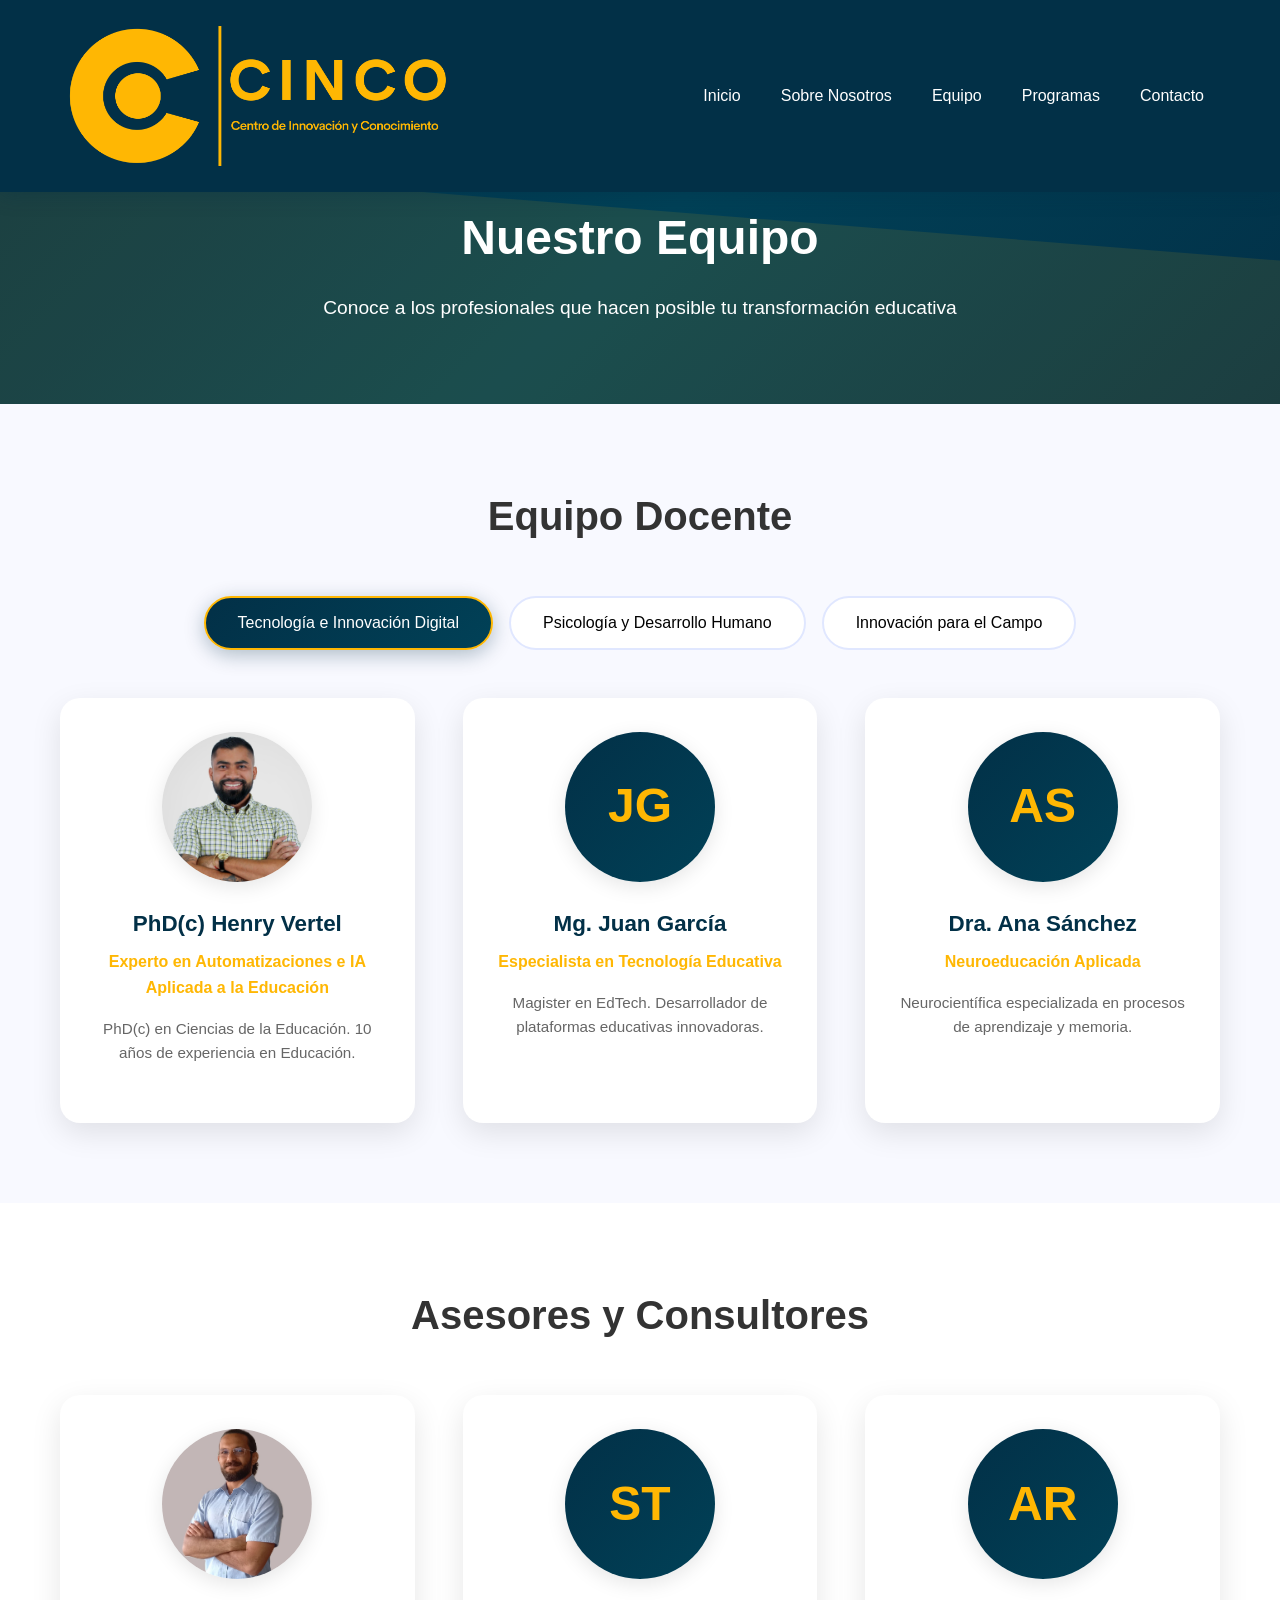
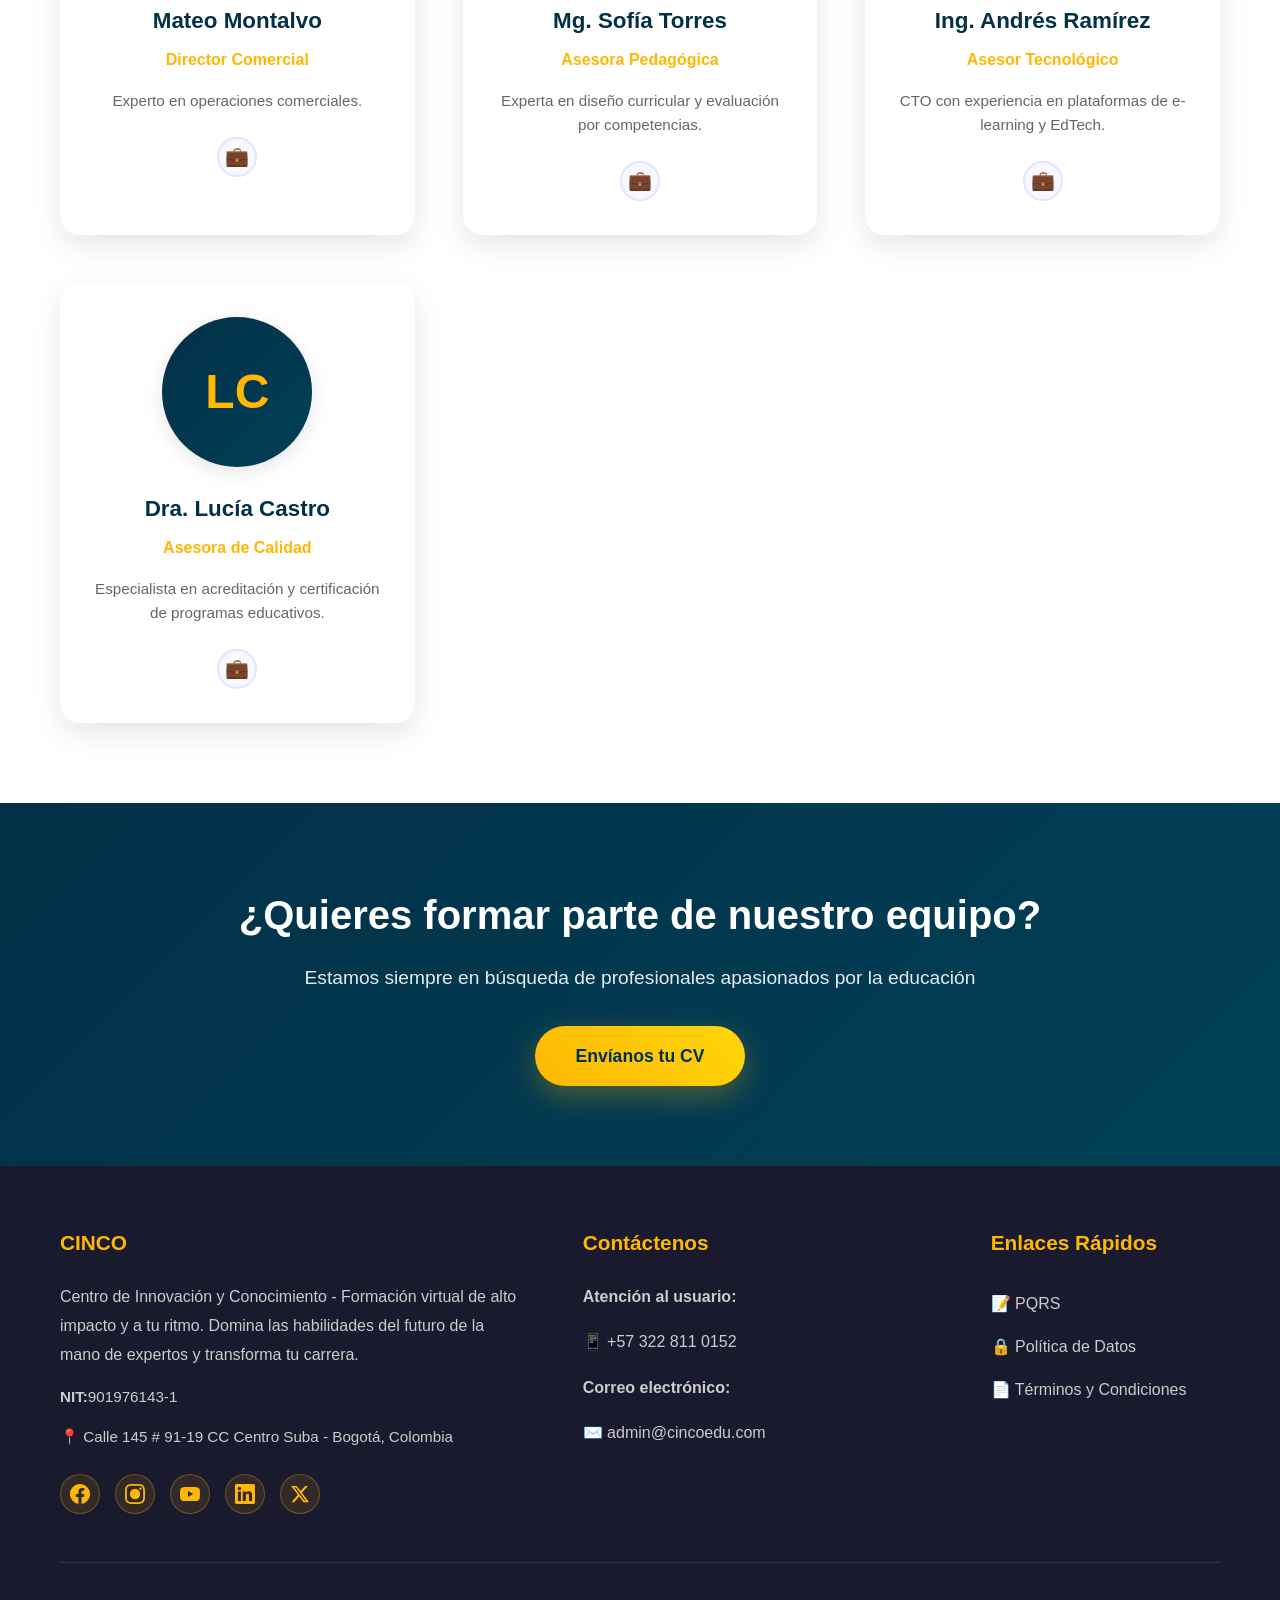
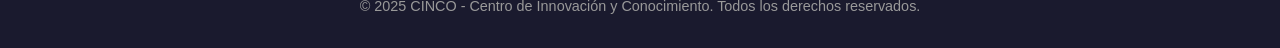
==== equipo.html @ bc9dc9cb "update NIT" ====
<!DOCTYPE html>
<html lang="es">
<head>
    <meta charset="UTF-8">
    <meta name="viewport" content="width=device-width, initial-scale=1.0">
    <title>Equipo - CINCO</title>
    <link rel="icon" type="image/png" href="recursos/symbol.png">
    <link rel="stylesheet" href="css/style.css">
    <link rel="stylesheet" href="css/equipo.css">
</head>
<body>
    <!-- Header -->
    <header>
        <nav class="container">
            <div class="logo">
                <img src="recursos/colorLogo-noBackground.png" alt="CINCO - Centro de Innovación y Conocimiento" class="logo-image">
            </div>
            <ul class="nav-links">
                <li><a href="index.html">Inicio</a></li>
                <li><a href="index.html#sobre">Sobre Nosotros</a></li>
                <li><a href="equipo.html">Equipo</a></li>
                <li><a href="programas.html">Programas</a></li>
                <li><a href="#contacto">Contacto</a></li>
            </ul>
        </nav>
    </header>

    <!-- Hero Section -->
    <section class="team-hero">
        <div class="container">
            <h1>Nuestro Equipo</h1>
            <p>Conoce a los profesionales que hacen posible tu transformación educativa</p>
        </div>
    </section>

    <!-- Docentes Section -->
    <section class="team-section alt-bg">
        <div class="container">
            <h2 class="section-title">Equipo Docente</h2>
            <div class="team-tabs">
                <button class="team-tab active" data-area="educacion">Tecnología e Innovación Digital</button>
                <button class="team-tab" data-area="psicologia">Psicología y Desarrollo Humano</button>
                <button class="team-tab" data-area="agropecuaria">Innovación para el Campo</button>
            </div>
            
            <div class="team-grid" id="docentes-educacion">
                <div class="team-member animate-on-scroll">
                    <div class="member-image">
                        <div class="placeholder-avatar">
                                <img src="recursos/cofunder3.jpg" alt="Henry Vertel">
                        </div>
                    </div>
                    <h3>PhD(c) Henry Vertel</h3>
                    <p class="member-role">Experto en Automatizaciones e IA Aplicada a la Educación</p>
                    <p class="member-bio">PhD(c) en Ciencias de la Educación. 10 años de experiencia en Educación.</p>
                </div>

                <div class="team-member animate-on-scroll">
                    <div class="member-image">
                        <div class="placeholder-avatar">JG</div>
                    </div>
                    <h3>Mg. Juan García</h3>
                    <p class="member-role">Especialista en Tecnología Educativa</p>
                    <p class="member-bio">Magister en EdTech. Desarrollador de plataformas educativas innovadoras.</p>
                </div>

                <div class="team-member animate-on-scroll">
                    <div class="member-image">
                        <div class="placeholder-avatar">AS</div>
                    </div>
                    <h3>Dra. Ana Sánchez</h3>
                    <p class="member-role">Neuroeducación Aplicada</p>
                    <p class="member-bio">Neurocientífica especializada en procesos de aprendizaje y memoria.</p>
                </div>
            </div>

            <div class="team-grid" id="docentes-psicologia" style="display: none;">
                <div class="team-member animate-on-scroll">
                    <div class="member-image">
                        <div class="placeholder-avatar">
                            <img src="recursos/mafeVergara.jpg" alt="Maria Fernanda Vergara">
                        </div>
                    </div>
                    <h3>Mg. Maria Fernanda Vergara</h3>
                    <p class="member-role">Psicología Clinica Infantojuvenil</p>
                    <p class="member-bio">Experta en intervencion clinica infantil, con efoque en terapias contextuales.</p>
                </div>

                <div class="team-member animate-on-scroll">
                    <div class="member-image">
                        <div class="placeholder-avatar">PL</div>
                    </div>
                    <h3>Dra. Patricia López</h3>
                    <p class="member-role">Neuropsicología</p>
                    <p class="member-bio">Investigadora en neurociencia cognitiva y rehabilitación neuropsicológica.</p>
                </div>

                <div class="team-member animate-on-scroll">
                    <div class="member-image">
                        <div class="placeholder-avatar">RF</div>
                    </div>
                    <h3>Mg. Roberto Fernández</h3>
                    <p class="member-role">Terapias Cognitivo-Conductuales</p>
                    <p class="member-bio">Terapeuta certificado con 20 años de experiencia clínica.</p>
                </div>
            </div>

            <div class="team-grid" id="docentes-agropecuaria" style="display: none;">
                <div class="team-member animate-on-scroll">
                    <div class="member-image">
                        <div class="placeholder-avatar">
                            <img src="recursos/omarMontalvo.jpg" alt="Omar Montalvo">
                        </div>
                    </div>
                    <h3>MVZ. Omar Montalvo</h3>
                    <p class="member-role">Especialista en Manejo Holistico</p>
                    <p class="member-bio">Médico Veterinario Zootecnista con <strong>5 años de experiencia</strong> dedicados al manejo integral de la salud y bienestar animal, integrando principios de ganadería regenerativa y manejo holístico para crear sistemas productivos sostenibles y rentables.</p>
                </div>

                <div class="team-member animate-on-scroll">
                    <div class="member-image">
                        <div class="placeholder-avatar">MH</div>
                    </div>
                    <h3>Dra. María Herrera</h3>
                    <p class="member-role">Biotecnología Agrícola</p>
                    <p class="member-bio">PhD en Biotecnología con énfasis en mejoramiento genético de cultivos.</p>
                </div>

                <div class="team-member animate-on-scroll">
                    <div class="member-image">
                        <div class="placeholder-avatar">JM</div>
                    </div>
                    <h3>Ing. Jorge Mendoza</h3>
                    <p class="member-role">Gestión Sostenible</p>
                    <p class="member-bio">Experto en agricultura orgánica y sistemas agroecológicos.</p>
                </div>
            </div>
        </div>
    </section>

    <!-- Asesores Section -->
    <section class="team-section">
        <div class="container">
            <h2 class="section-title">Asesores y Consultores</h2>
            <div class="team-grid">
                <div class="team-member animate-on-scroll">
                    <div class="member-image">
                        <div class="placeholder-avatar">
                            <img src="recursos/cofunder1.jpg" alt="Mateo Montalvo">
                        </div>
                    </div>
                    <h3>Mateo Montalvo</h3>
                    <p class="member-role">Director Comercial</p>
                    <p class="member-bio">Experto en operaciones comerciales.</p>
                    <div class="member-social">
                        <a href="#" aria-label="LinkedIn">💼</a>
                    </div>
                </div>

                <div class="team-member animate-on-scroll">
                    <div class="member-image">
                        <div class="placeholder-avatar">ST</div>
                    </div>
                    <h3>Mg. Sofía Torres</h3>
                    <p class="member-role">Asesora Pedagógica</p>
                    <p class="member-bio">Experta en diseño curricular y evaluación por competencias.</p>
                    <div class="member-social">
                        <a href="#" aria-label="LinkedIn">💼</a>
                    </div>
                </div>

                <div class="team-member animate-on-scroll">
                    <div class="member-image">
                        <div class="placeholder-avatar">AR</div>
                    </div>
                    <h3>Ing. Andrés Ramírez</h3>
                    <p class="member-role">Asesor Tecnológico</p>
                    <p class="member-bio">CTO con experiencia en plataformas de e-learning y EdTech.</p>
                    <div class="member-social">
                        <a href="#" aria-label="LinkedIn">💼</a>
                    </div>
                </div>

                <div class="team-member animate-on-scroll">
                    <div class="member-image">
                        <div class="placeholder-avatar">LC</div>
                    </div>
                    <h3>Dra. Lucía Castro</h3>
                    <p class="member-role">Asesora de Calidad</p>
                    <p class="member-bio">Especialista en acreditación y certificación de programas educativos.</p>
                    <div class="member-social">
                        <a href="#" aria-label="LinkedIn">💼</a>
                    </div>
                </div>
            </div>
        </div>
    </section>

    <!-- CTA Section -->
    <section class="team-cta">
        <div class="container">
            <h2>¿Quieres formar parte de nuestro equipo?</h2>
            <p>Estamos siempre en búsqueda de profesionales apasionados por la educación</p>
            <a href="mailto:admin@cincoedu.com" class="cta-button">Envíanos tu CV</a>
        </div>
    </section>

<!-- Footer -->
<footer id="contacto">
    <div class="container">
        <div class="footer-content">
            <!-- Información General -->
            <div class="footer-section">
                <h3>CINCO</h3>
                <p>Centro de Innovación y Conocimiento - Formación virtual de alto impacto y a tu ritmo. Domina las habilidades del futuro de la mano de expertos y transforma tu carrera.</p>
                <p class="footer-nit"><strong>NIT:</strong>901976143-1</p>
                <p class="footer-address">📍 Calle 145 # 91-19 CC Centro Suba - Bogotá, Colombia </p>
                <div class="social-links">
                    <a href="https://www.facebook.com/profile.php?id=61578127947135" target="_blank" aria-label="Facebook">
                        <svg width="24" height="24" viewBox="0 0 24 24" fill="currentColor">
                            <path d="M24 12.073c0-6.627-5.373-12-12-12s-12 5.373-12 12c0 5.99 4.388 10.954 10.125 11.854v-8.385H7.078v-3.47h3.047V9.43c0-3.007 1.792-4.669 4.533-4.669 1.312 0 2.686.235 2.686.235v2.953H15.83c-1.491 0-1.956.925-1.956 1.874v2.25h3.328l-.532 3.47h-2.796v8.385C19.612 23.027 24 18.062 24 12.073z"/>
                        </svg>
                    </a>
                    <a href="https://www.instagram.com/cinco_edu/" target="_blank" aria-label="Instagram">
                        <svg width="24" height="24" viewBox="0 0 24 24" fill="currentColor">
                            <path d="M12 2.163c3.204 0 3.584.012 4.85.07 3.252.148 4.771 1.691 4.919 4.919.058 1.265.069 1.645.069 4.849 0 3.205-.012 3.584-.069 4.849-.149 3.225-1.664 4.771-4.919 4.919-1.266.058-1.644.07-4.85.07-3.204 0-3.584-.012-4.849-.07-3.26-.149-4.771-1.699-4.919-4.92-.058-1.265-.07-1.644-.07-4.849 0-3.204.013-3.583.07-4.849.149-3.227 1.664-4.771 4.919-4.919 1.266-.057 1.645-.069 4.849-.069zm0-2.163c-3.259 0-3.667.014-4.947.072-4.358.2-6.78 2.618-6.98 6.98-.059 1.281-.073 1.689-.073 4.948 0 3.259.014 3.668.072 4.948.2 4.358 2.618 6.78 6.98 6.98 1.281.058 1.689.072 4.948.072 3.259 0 3.668-.014 4.948-.072 4.354-.2 6.782-2.618 6.979-6.98.059-1.28.073-1.689.073-4.948 0-3.259-.014-3.667-.072-4.947-.196-4.354-2.617-6.78-6.979-6.98-1.281-.059-1.69-.073-4.949-.073zM5.838 12a6.162 6.162 0 1112.324 0 6.162 6.162 0 01-12.324 0zM12 16a4 4 0 110-8 4 4 0 010 8zm4.965-10.405a1.44 1.44 0 112.881.001 1.44 1.44 0 01-2.881-.001z"/>
                        </svg>
                    </a>
                    <a href="https://youtube.com/@CINCO_EDU" target="_blank" aria-label="YouTube">
                        <svg width="24" height="24" viewBox="0 0 24 24" fill="currentColor">
                            <path d="M23.498 6.186a3.016 3.016 0 0 0-2.122-2.136C19.505 3.545 12 3.545 12 3.545s-7.505 0-9.377.505A3.017 3.017 0 0 0 .502 6.186C0 8.07 0 12 0 12s0 3.93.502 5.814a3.016 3.016 0 0 0 2.122 2.136c1.871.505 9.376.505 9.376.505s7.505 0 9.377-.505a3.015 3.015 0 0 0 2.122-2.136C24 15.93 24 12 24 12s0-3.93-.502-5.814zM9.545 15.568V8.432L15.818 12l-6.273 3.568z"/>
                        </svg>
                    </a>
                    <a href="https://www.linkedin.com/company/cincoedu/" target="_blank" aria-label="LinkedIn">
                        <svg width="24" height="24" viewBox="0 0 24 24" fill="currentColor">
                            <path d="M20.447 20.452h-3.554v-5.569c0-1.328-.027-3.037-1.852-3.037-1.853 0-2.136 1.445-2.136 2.939v5.667H9.351V9h3.414v1.561h.046c.477-.9 1.637-1.85 3.37-1.85 3.601 0 4.267 2.37 4.267 5.455v6.286zM5.337 7.433c-1.144 0-2.063-.926-2.063-2.065 0-1.138.92-2.063 2.063-2.063 1.14 0 2.064.925 2.064 2.063 0 1.139-.925 2.065-2.064 2.065zm1.782 13.019H3.555V9h3.564v11.452zM22.225 0H1.771C.792 0 0 .774 0 1.729v20.542C0 23.227.792 24 1.771 24h20.451C23.2 24 24 23.227 24 22.271V1.729C24 .774 23.2 0 22.222 0h.003z"/>
                        </svg>
                    </a>
                    <a href="https://x.com/cinco_edu" target="_blank" aria-label="X">
                        <svg width="24" height="24" viewBox="0 0 24 24" fill="currentColor">
                            <path d="M18.244 2.25h3.308l-7.227 8.26 8.502 11.24H16.17l-5.214-6.817L4.99 21.75H1.68l7.73-8.835L1.254 2.25H8.08l4.713 6.231zm-1.161 17.52h1.833L7.084 4.126H5.117z"/>
                        </svg>
                    </a>
                </div>
            </div>

            <!-- Contáctenos -->
            <div class="footer-section">
                <h3>Contáctenos</h3>
                <div class="contact-info">
                    <p><strong>Atención al usuario:</strong></p>
                    <p class="contact-number">
                        <a href="https://wa.me/573228110152?text=Hola!%20Me%20gustar%C3%ADa%20informaci%C3%B3n%20sobre" class="footer-link">
                        📱 +57 322 811 0152
                    </a>
                    </p>
                    <p><strong>Correo electrónico:</strong></p>
                    <p class="contact-email">
                        <a href="mailto:admin@cincoedu.com" class="footer-link">✉️ admin@cincoedu.com</a>
                    </p>
                </div>
            </div>

            <!-- Enlaces Rápidos -->
            <div class="footer-section">
                <h3>Enlaces Rápidos</h3>
                <a href="#" class="footer-link">📝 PQRS</a>
                <a href="#" class="footer-link">🔒 Política de Datos</a>
                <a href="#" class="footer-link">📄 Términos y Condiciones</a>
            </div>
        </div>
        <div class="footer-bottom">
            <p>&copy; 2025 CINCO - Centro de Innovación y Conocimiento. Todos los derechos reservados.</p>
        </div>
    </div>
    <script src="js/codigo.js" defer></script>
</footer>
    <script src="js/codigo.js" defer></script>
    <script src="js/equipo.js" defer></script>
</body>
</html>
---- css/style.css ----
/* ===== CINCO - Centro de Innovación y Conocimiento ===== */
/* Estilos CSS para la página web corporativa */

/* Reset y Configuración Base */
* {
    margin: 0;
    padding: 0;
    box-sizing: border-box;
}

body {
    font-family: 'Segoe UI', Tahoma, Geneva, Verdana, sans-serif;
    line-height: 1.6;
    color: #333;
    overflow-x: hidden;
}

.container {
    max-width: 1200px;
    margin: 0 auto;
    padding: 0 20px;
}

/* ===== HEADER ===== */
header {
    background: #023047;
    color: white;
    padding: 1rem 0;
    position: fixed;
    width: 100%;
    top: 0;
    z-index: 1000;
    backdrop-filter: blur(10px);
    box-shadow: 0 2px 20px rgba(2, 48, 71, 0.3);
    transition: all 0.3s ease;
}

header.scrolled {
    padding: 0.5rem 0;
}

header.scrolled .logo-image {
    height: 50px; /* Reducir de 80px a 50px */
}

header.scrolled .nav-links a {
    padding: 0.3rem 0.8rem;
    font-size: 0.95rem;
}

nav {
    display: flex;
    justify-content: space-between;
    align-items: center;
}

.logo {
    display: flex;
    align-items: center;
    gap: 1rem;
    font-size: 1.8rem;
    font-weight: bold;
    color: #ffb703;
}

.logo-image {
    height: 160px; /* Misma altura que tenía el logo-icon */
    width: auto; /* Mantiene las proporciones originales */
    object-fit: contain; /* Asegura que la imagen se ajuste sin distorsión */
    transition: transform 0.3s ease;
    transition: all 0.3s ease;
}

.logo-icon {
    width: 50px;
    height: 50px;
    background: #ffb703;
    border-radius: 50%;
    display: flex;
    align-items: center;
    justify-content: center;
    position: relative;
}

.logo-icon::before {
    content: 'C';
    font-size: 1.8rem;
    font-weight: bold;
    color: #023047;
}

.logo-icon::after {
    content: '';
    position: absolute;
    width: 20px;
    height: 20px;
    border: 3px solid #023047;
    border-radius: 50%;
    top: 50%;
    left: 50%;
    transform: translate(-50%, -50%);
}

.nav-links {
    display: flex;
    list-style: none;
    gap: 0.5rem;
}

.nav-links a {
    color: white;
    text-decoration: none;
    font-weight: 500;
    transition: all 0.3s ease;
    padding: 0.5rem 1rem;
    border-radius: 25px;
}

.nav-links a:hover {
    background: rgba(255, 183, 3, 0.2);
    transform: translateY(-2px);
}

/* ===== HERO SECTION ===== */
.hero {
    background: linear-gradient(135deg, #023047 0%, #014157 50%, #023047 100%);
    color: white;
    padding: 150px 0 100px;
    text-align: center;
    position: relative;
    overflow: hidden;
}

.hero::before {
    content: '';
    position: absolute;
    top: 0;
    left: 0;
    right: 0;
    bottom: 0;
    background: url('data:image/svg+xml,<svg xmlns="http://www.w3.org/2000/svg" viewBox="0 0 1000 100" fill="%23ffb703"><polygon points="0,0 1000,80 1000,100 0,100" opacity="0.1"/></svg>') no-repeat bottom;
    background-size: cover;
}

.hero-content {
    margin-top: 60px;
    position: relative;
    z-index: 2;
}

.hero h1 {
    font-size: 3.5rem;
    margin-bottom: 1rem;
    animation: fadeInUp 1s ease;
}

.hero p {
    font-size: 1.3rem;
    margin-bottom: 2rem;
    opacity: 0.9;
    animation: fadeInUp 1s ease 0.2s both;
}

.cta-button {
    display: inline-block;
    background: linear-gradient(45deg, #ffb703, #ffd60a);
    color: #023047;
    padding: 1rem 2.5rem;
    text-decoration: none;
    border-radius: 50px;
    font-weight: bold;
    font-size: 1.1rem;
    transition: all 0.3s ease;
    box-shadow: 0 10px 30px rgba(255, 183, 3, 0.3);
    animation: fadeInUp 1s ease 0.4s both;
}

.cta-button:hover {
    transform: translateY(-3px);
    box-shadow: 0 15px 40px rgba(255, 183, 3, 0.4);
    background: linear-gradient(45deg, #ffd60a, #ffb703);
}

.stats {
    display: grid;
    grid-template-columns: repeat(auto-fit, minmax(200px, 1fr));
    gap: 2rem;
    margin-top: 4rem;
    animation: fadeInUp 1s ease 0.6s both;
}

.stat-item {
    text-align: center;
    padding: 1.5rem;
    background: rgba(255, 183, 3, 0.1);
    border-radius: 15px;
    backdrop-filter: blur(10px);
    border: 1px solid rgba(255, 183, 3, 0.2);
}

.stat-number {
    font-size: 2.5rem;
    font-weight: bold;
    color: #ffb703;
}

/* ===== VALUE PROPOSITION ===== */
.value-prop {
    padding: 100px 0;
    background: #f8f9ff;
}

.section-title {
    text-align: center;
    font-size: 2.5rem;
    margin-bottom: 3rem;
    color: #333;
}

.benefits {
    display: grid;
    grid-template-columns: repeat(auto-fit, minmax(280px, 1fr));
    gap: 2rem;
    margin-top: 3rem;
}

.benefit-card {
    background: white;
    padding: 2.5rem;
    border-radius: 20px;
    text-align: center;
    box-shadow: 0 10px 30px rgba(0,0,0,0.1);
    transition: all 0.3s ease;
    border: 1px solid #e0e7ff;
}

.benefit-card:hover {
    transform: translateY(-10px);
    box-shadow: 0 20px 50px rgba(0,0,0,0.15);
}

.benefit-icon {
    width: 80px;
    height: 80px;
    border-radius: 50%;
    margin: 0 auto 1.5rem;
    display: flex;
    align-items: center;
    justify-content: center;
    font-size: 5rem;
    color: #ffb703;
}

/* ===== SERVICES PREVIEW ===== */
.services-preview {
    padding: 100px 0;
    background: white;
}

.service-areas {
    display: grid;
    grid-template-columns: repeat(auto-fit, minmax(350px, 1fr));
    gap: 3rem;
    margin-top: 3rem;
}

.parrafoInt {
    text-align: start;
}

.service-card {
    background: linear-gradient(135deg, #f6f9fc 0%, #ffffff 100%);
    padding: 1.5rem;
    border-radius: 25px;
    text-align: center;
    border: 2px solid #e0e7ff;
    transition: all 0.4s ease;
    position: relative;
    overflow: hidden;
}

.service-card::before {
    content: '';
    position: absolute;
    top: 0;
    left: -100%;
    width: 100%;
    height: 100%;
    background: linear-gradient(90deg, transparent, rgba(255,255,255,0.4), transparent);
    transition: left 0.5s ease;
}

.service-card:hover::before {
    left: 100%;
}

.service-card:hover {
    transform: translateY(-5px);
    border-color: #ffb703;
    box-shadow: 0 25px 50px rgba(255, 183, 3, 0.2);
}

.service-icon {
    width: 100px;
    height: 100px;
    border-radius: 50%;
    margin: 0 auto 2rem;
    display: flex;
    align-items: center;
    justify-content: center;
    font-size: 5rem;
    color: #ffb703;
}

.service-card h3 {
    font-size: 1.8rem;
    margin-bottom: 1rem;
    color: #333;
}

.service-card p {
    color: #666;
    line-height: 1.7;
}

/* About Section */
.about {
    padding: 100px 0;
    background: linear-gradient(135deg, #f8f9ff 0%, #e8ecff 100%);
}

.about-content {
    display: grid;
    grid-template-columns: 1fr 1fr;
    gap: 4rem;
    align-items: center;
    margin-top: 2rem;
    margin-bottom: 3rem;
}

.mission-vision {
    background: white;
    padding: 3rem;
    border-radius: 25px;
    box-shadow: 0 15px 40px rgba(0,0,0,0.1);
}

.mission-vision h3 {
    color: #023047;
    font-size: 1.5rem;
    margin-bottom: 1rem;
}

.values {
    display: grid;
    gap: 1rem;
    margin-top: 2rem;
}

.value-item {
    background: linear-gradient(135deg, #023047, #014157);
    color: white;
    padding: 1.5rem;
    border-radius: 15px;
    display: flex;
    align-items: center;
    gap: 1rem;
}

.value-icon {
    width: 50px;
    height: 50px;
    border-radius: 50%;
    display: flex;
    align-items: center;
    justify-content: center;
    font-size: 3.5rem;
    color: #ffb703;
}

.cofounders {
    display: flex;
    justify-content: space-around; /* Espacio entre los bloques */
    margin-top: 2rem; /* Espacio superior */
}

.cofounder {
    width: 45%; /* Ancho de cada bloque */
    text-align: center; /* Centrar texto */
}

.cofounder-image {
    width: 50%; /* Ajustar la imagen al ancho del bloque */
    height: auto; /* Mantener la proporción de la imagen */
    border-radius: 50%; /* Hacer la imagen circular */
    margin-bottom: 1rem; /* Espacio inferior */
}


/* Programs Section */
.programs {
    padding: 100px 0;
    background: white;
}

.program-tabs {
    display: flex;
    justify-content: center;
    gap: 1rem;
    margin-bottom: 3rem;
}

.tab-button {
    padding: 1rem 2rem;
    background: #f8f9ff;
    border: 2px solid #e0e7ff;
    border-radius: 50px;
    cursor: pointer;
    transition: all 0.3s ease;
    font-weight: 500;
}

.tab-button.active,
.tab-button:hover {
    background: linear-gradient(135deg, #023047, #014157);
    color: white;
    border-color: #ffb703;
    box-shadow: 0 5px 20px rgba(2, 48, 71, 0.3);
}

/* Estilos para el contenedor de programas */
.programs-container {
    width: 100%;
}
/* Estilo base para todas las grids */
.program-grid {
    display: grid;
    grid-template-columns: repeat(auto-fit, minmax(300px, 1fr));
    gap: 30px;
    transition: all 0.3s ease;
}
/* Clase para ocultar grids */
.program-grid:not(.active) {
    display: none;
}
/* Estilos responsivos */
@media (max-width: 768px) {
    .program-grid {
        grid-template-columns: 1fr;
    }
}


.program-grid.educacion{
    display: grid;
    grid-template-columns: repeat(auto-fit, minmax(350px, 1fr));
    gap: 2rem;
}

.program-grid.psicologia{
    display: grid;
    grid-template-columns: repeat(auto-fit, minmax(350px, 1fr));
    gap: 2rem;
}

.program-grid.agropecuaria{
    display: grid;
    grid-template-columns: repeat(auto-fit, minmax(350px, 1fr));
    gap: 2rem;
}

.program-card {
    background: white;
    border: 2px solid #e0e7ff;
    border-radius: 20px;
    padding: 2rem;
    transition: all 0.3s ease;
}

.program-card:hover {
    border-color: #ffb703;
    transform: translateY(-5px);
    box-shadow: 0 20px 40px rgba(255, 183, 3, 0.15);
}

.program-header {
    display: flex;
    align-items: center;
    gap: 1rem;
    margin-bottom: 1.5rem;
}

.program-badge {
    background: linear-gradient(135deg, #023047, #014157);
    color: white;
    padding: 0.5rem 1rem;
    border-radius: 25px;
    font-size: 0.9rem;
    font-weight: 500;
}

.program-price {
    background: #ffb703;
    color: #023047;
    padding: 0.5rem 1rem;
    border-radius: 25px;
    font-weight: bold;
}

/* Botón circular de WhatsApp */
.wa-icon-button {
    display: inline-flex;
    width: 50px;
    height: 50px;
    background: #25D366;
    border-radius: 50%;
    align-items: center;
    justify-content: center;
    text-decoration: none;
    box-shadow: 0 4px 12px rgba(37, 211, 102, 0.3);
    transition: all 0.3s ease;
}

.wa-icon-button img {
    width: 60%;
    height: 60%;
    object-fit: contain;
}

.wa-icon-button:hover {
    background: #128C7E;
    transform: translateY(-3px) scale(1.1);
    box-shadow: 0 6px 20px rgba(37, 211, 102, 0.5);
}

/* Animación de pulse opcional */
.wa-icon-button:hover {
    animation: pulse 1s infinite;
}

@keyframes pulse {
    0% { box-shadow: 0 4px 12px rgba(37, 211, 102, 0.3); }
    50% { box-shadow: 0 4px 20px rgba(37, 211, 102, 0.6); }
    100% { box-shadow: 0 4px 12px rgba(37, 211, 102, 0.3); }
}

.filter-btn {
    padding: 0.8rem 1.5rem;
    background: #ffb703;
    border: 2px solid rgba(255, 183, 3, 0.3);
    color: white;
    border-radius: 50px;
    cursor: pointer;
    transition: all 0.3s ease;
    font-size: 1rem;
    font-weight: 500;
}

.filter-btn:hover,
.filter-btn.active {
    background: #ffb703;
    color: #023047;
    border-color: #ffb703;
    transform: translateY(-2px);
    box-shadow: 0 5px 20px rgba(255, 183, 3, 0.3);
}


/* Testimonials */
.testimonials {
    padding: 100px 0;
    background: linear-gradient(135deg, #023047 0%, #014157 100%);
    color: white;
}

.testimonial-grid {
    display: grid;
    grid-template-columns: repeat(auto-fit, minmax(300px, 1fr));
    gap: 2rem;
    margin-top: 3rem;
}

.testimonial-card {
    background: rgba(255, 183, 3, 0.1);
    padding: 2rem;
    border-radius: 20px;
    backdrop-filter: blur(10px);
    border: 1px solid rgba(255, 183, 3, 0.2);
}

.testimonial-author {
    display: flex;
    align-items: center;
    gap: 1rem;
    margin-top: 1.5rem;
}

.author-avatar {
    width: 60px;
    height: 60px;
    background: linear-gradient(135deg, #ffb703, #ffd60a);
    border-radius: 50%;
    display: flex;
    align-items: center;
    justify-content: center;
    font-weight: bold;
    font-size: 1.5rem;
    color: #023047;
}

/* Footer Rediseñado */
footer {
    background: #1a1a2e;
    color: white;
    padding: 60px 0 30px;
}

.footer-content {
    display: grid;
    grid-template-columns: 2fr 1.5fr 1fr;
    gap: 4rem;
    margin-bottom: 3rem;
}

.footer-section h3 {
    color: #ffb703;
    margin-bottom: 1.5rem;
    font-size: 1.3rem;
}

/* Sección de Información General */
.footer-section p {
    line-height: 1.8;
    margin-bottom: 0.8rem;
    color: #ccc;
}

.footer-nit {
    font-size: 0.95rem;
}

.footer-address {
    font-size: 0.95rem;
    margin-bottom: 1.5rem !important;
}

/* Redes Sociales */
.social-links {
    display: flex;
    gap: 15px;
    margin-top: 1.5rem;
}

.social-links a {
    width: 40px;
    height: 40px;
    background: rgba(255, 183, 3, 0.1);
    border: 1px solid rgba(255, 183, 3, 0.3);
    border-radius: 50%;
    display: flex;
    align-items: center;
    justify-content: center;
    transition: all 0.3s ease;
    color: #ffb703;
}

.social-links a:hover {
    background: #ffb703;
    color: #1a1a2e;
    transform: translateY(-3px);
    box-shadow: 0 5px 15px rgba(255, 183, 3, 0.3);
}

.social-links svg {
    width: 20px;
    height: 20px;
}

/* Sección de Contacto */
.contact-info p {
    margin-bottom: 0.5rem;
}


.contact-number, .contact-email {
    font-size: 1.05rem;
    color: white !important;
}

/* Enlaces Rápidos */
.footer-link {
    display: block;
    color: #ccc;
    text-decoration: none;
    padding: 0.5rem 0;
    font-size: 1rem;
    transition: all 0.3s ease;
    border-bottom: 1px solid transparent;
}

.footer-link:hover {
    color: #ffb703;
    padding-left: 10px;
    border-bottom: 1px solid #ffb703;
}

.footer-bottom {
    text-align: center;
    padding-top: 2rem;
    border-top: 1px solid #333;
    color: #999;
    font-size: 0.9rem;
}

/* Responsive Footer */
@media (max-width: 768px) {
    .footer-content {
        grid-template-columns: 1fr;
        gap: 2.5rem;
        text-align: center;
    }
    
    .social-links {
        justify-content: center;
    }
    
    .contact-number, .contact-email {
        margin-left: 0;
    }
    
    .footer-link {
        padding: 0.8rem 0;
    }
    
    .footer-link:hover {
        padding-left: 0;
    }
}

/* Animations */
@keyframes fadeInUp {
    from {
        opacity: 0;
        transform: translateY(30px);
    }
    to {
        opacity: 1;
        transform: translateY(0);
    }
}

.animate-on-scroll {
    opacity: 0;
    transform: translateY(30px);
    transition: all 0.6s ease;
}

.animate-on-scroll.visible {
    opacity: 1;
    transform: translateY(0);
}

/* Responsive */
@media (max-width: 768px) {
    .nav-links {
        display: none;
    }
    
    .hero h1 {
        font-size: 2.5rem;
    }
    
    .about-content {
        grid-template-columns: 1fr;
    }
    
    .container {
        padding: 0 15px;
    }
}
---- css/equipo.css ----
/* ===== ESTILOS ESPECÍFICOS PARA LA PÁGINA EQUIPO ===== */

/* Hero Section del Equipo */
.team-hero {
    background: linear-gradient(135deg, #023047 0%, #014157 50%, #023047 100%);
    color: white;
    padding: 120px 0 80px;
    text-align: center;
    position: relative;
    overflow: hidden;
    margin-top: 80px;
}

.team-hero::before {
    content: '';
    position: absolute;
    top: 0;
    left: 0;
    right: 0;
    bottom: 0;
    background: url('data:image/svg+xml,<svg xmlns="http://www.w3.org/2000/svg" viewBox="0 0 1000 100" fill="%23ffb703"><polygon points="0,0 1000,80 1000,100 0,100" opacity="0.1"/></svg>') no-repeat bottom;
    background-size: cover;
}

.team-hero h1 {
    font-size: 3rem;
    margin-bottom: 1rem;
    position: relative;
    z-index: 2;
}

.team-hero p {
    font-size: 1.2rem;
    opacity: 0.9;
    position: relative;
    z-index: 2;
}

/* Sección de Equipo */
.team-section {
    padding: 80px 0;
    background: white;
}

.team-section.alt-bg {
    background: #f8f9ff;
}

/* Grid del Equipo */
.team-grid {
    display: grid;
    grid-template-columns: repeat(auto-fit, minmax(300px, 1fr));
    gap: 3rem;
    margin-top: 3rem;
}

/* Tarjetas de Miembros del Equipo */
.team-member {
    background: white;
    border-radius: 20px;
    padding: 2rem;
    text-align: center;
    box-shadow: 0 10px 30px rgba(0,0,0,0.1);
    transition: all 0.3s ease;
    border: 2px solid transparent;
}

.team-section.alt-bg .team-member {
    background: white;
}

.team-member:hover {
    transform: translateY(-10px);
    box-shadow: 0 20px 50px rgba(0,0,0,0.15);
    border-color: #ffb703;
}

/* Imagen del Miembro */
.member-image {
    width: 150px;
    height: 150px;
    margin: 0 auto 1.5rem;
    position: relative;
    overflow: hidden;
    border-radius: 50%;
    box-shadow: 0 5px 20px rgba(0,0,0,0.1);
}

.member-image img {
    width: 100%;
    height: 100%;
    object-fit: cover;
    transition: transform 0.3s ease;
}

.team-member:hover .member-image img {
    transform: scale(1.1);
}

/* Avatar Placeholder */
.placeholder-avatar {
    width: 100%;
    height: 100%;
    background: linear-gradient(135deg, #023047, #014157);
    display: flex;
    align-items: center;
    justify-content: center;
    font-size: 3rem;
    font-weight: bold;
    color: #ffb703;
}

/* Información del Miembro */
.team-member h3 {
    font-size: 1.4rem;
    color: #023047;
    margin-bottom: 0.5rem;
}

.member-role {
    color: #ffb703;
    font-weight: 600;
    margin-bottom: 1rem;
}

.member-bio {
    color: #666;
    line-height: 1.6;
    font-size: 0.95rem;
    margin-bottom: 1.5rem;
}

/* Redes Sociales */
.member-social {
    display: flex;
    justify-content: center;
    gap: 1rem;
}

.member-social a {
    width: 40px;
    height: 40px;
    background: #f8f9ff;
    border-radius: 50%;
    display: flex;
    align-items: center;
    justify-content: center;
    text-decoration: none;
    font-size: 1.2rem;
    transition: all 0.3s ease;
    border: 2px solid #e0e7ff;
}

.member-social a:hover {
    background: linear-gradient(135deg, #023047, #014157);
    border-color: #ffb703;
    transform: translateY(-3px);
}

/* Tabs para Docentes */
.team-tabs {
    display: flex;
    justify-content: center;
    gap: 1rem;
    margin-top: 2rem;
    margin-bottom: 3rem;
}

.team-tab {
    padding: 1rem 2rem;
    background: white;
    border: 2px solid #e0e7ff;
    border-radius: 50px;
    cursor: pointer;
    transition: all 0.3s ease;
    font-weight: 500;
    font-size: 1rem;
}

.team-tab.active,
.team-tab:hover {
    background: linear-gradient(135deg, #023047, #014157);
    color: white;
    border-color: #ffb703;
    box-shadow: 0 5px 20px rgba(2, 48, 71, 0.3);
}

/* CTA Section */
.team-cta {
    background: linear-gradient(135deg, #023047 0%, #014157 100%);
    color: white;
    padding: 80px 0;
    text-align: center;
}

.team-cta h2 {
    font-size: 2.5rem;
    margin-bottom: 1rem;
}

.team-cta p {
    font-size: 1.2rem;
    margin-bottom: 2rem;
    opacity: 0.9;
}

/* Animaciones */
@keyframes fadeInScale {
    from {
        opacity: 0;
        transform: scale(0.9);
    }
    to {
        opacity: 1;
        transform: scale(1);
    }
}

.team-member.visible {
    animation: fadeInScale 0.6s ease;
}

/* Responsive */
@media (max-width: 768px) {
    .team-hero h1 {
        font-size: 2rem;
    }
    
    .team-grid {
        grid-template-columns: 1fr;
        gap: 2rem;
    }
    
    .team-tabs {
        flex-wrap: wrap;
    }
    
    .team-tab {
        padding: 0.8rem 1.5rem;
        font-size: 0.9rem;
    }
    
    .member-image {
        width: 120px;
        height: 120px;
    }
    
    .placeholder-avatar {
        font-size: 2.5rem;
    }
}
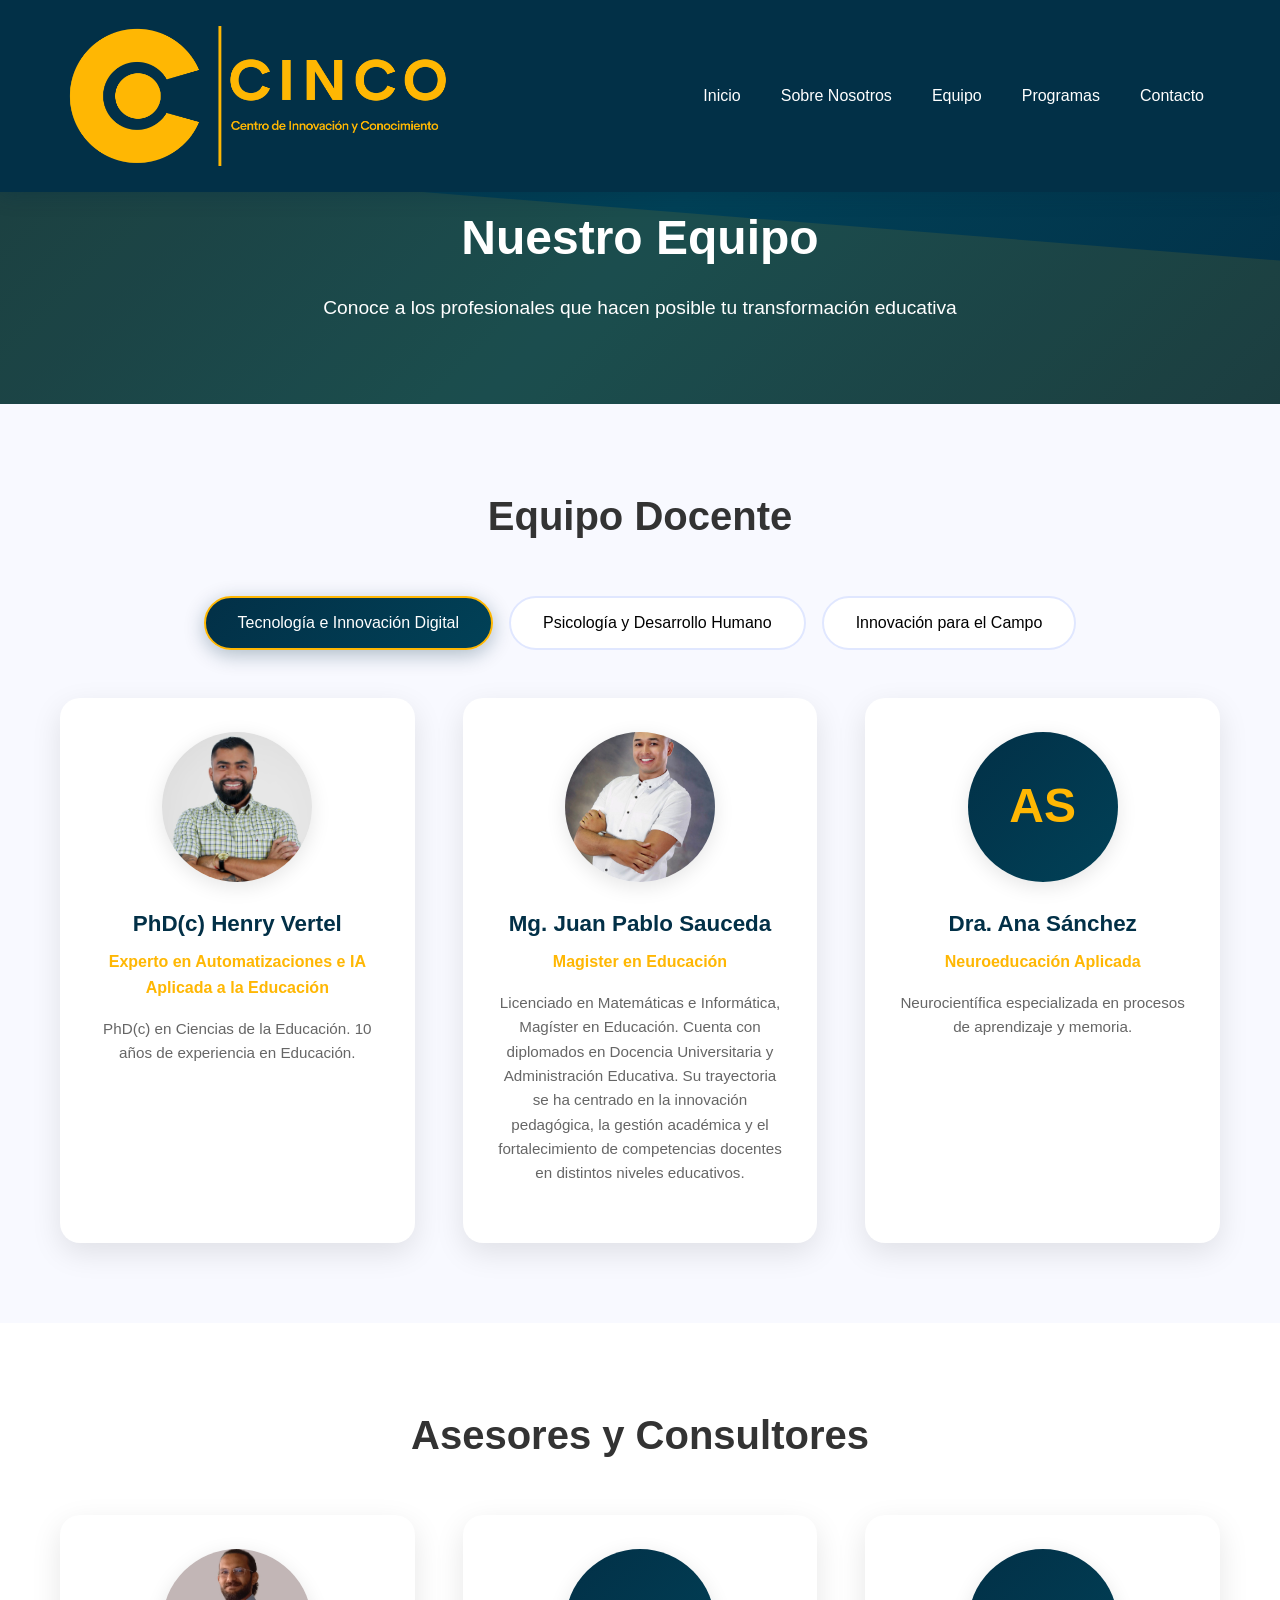
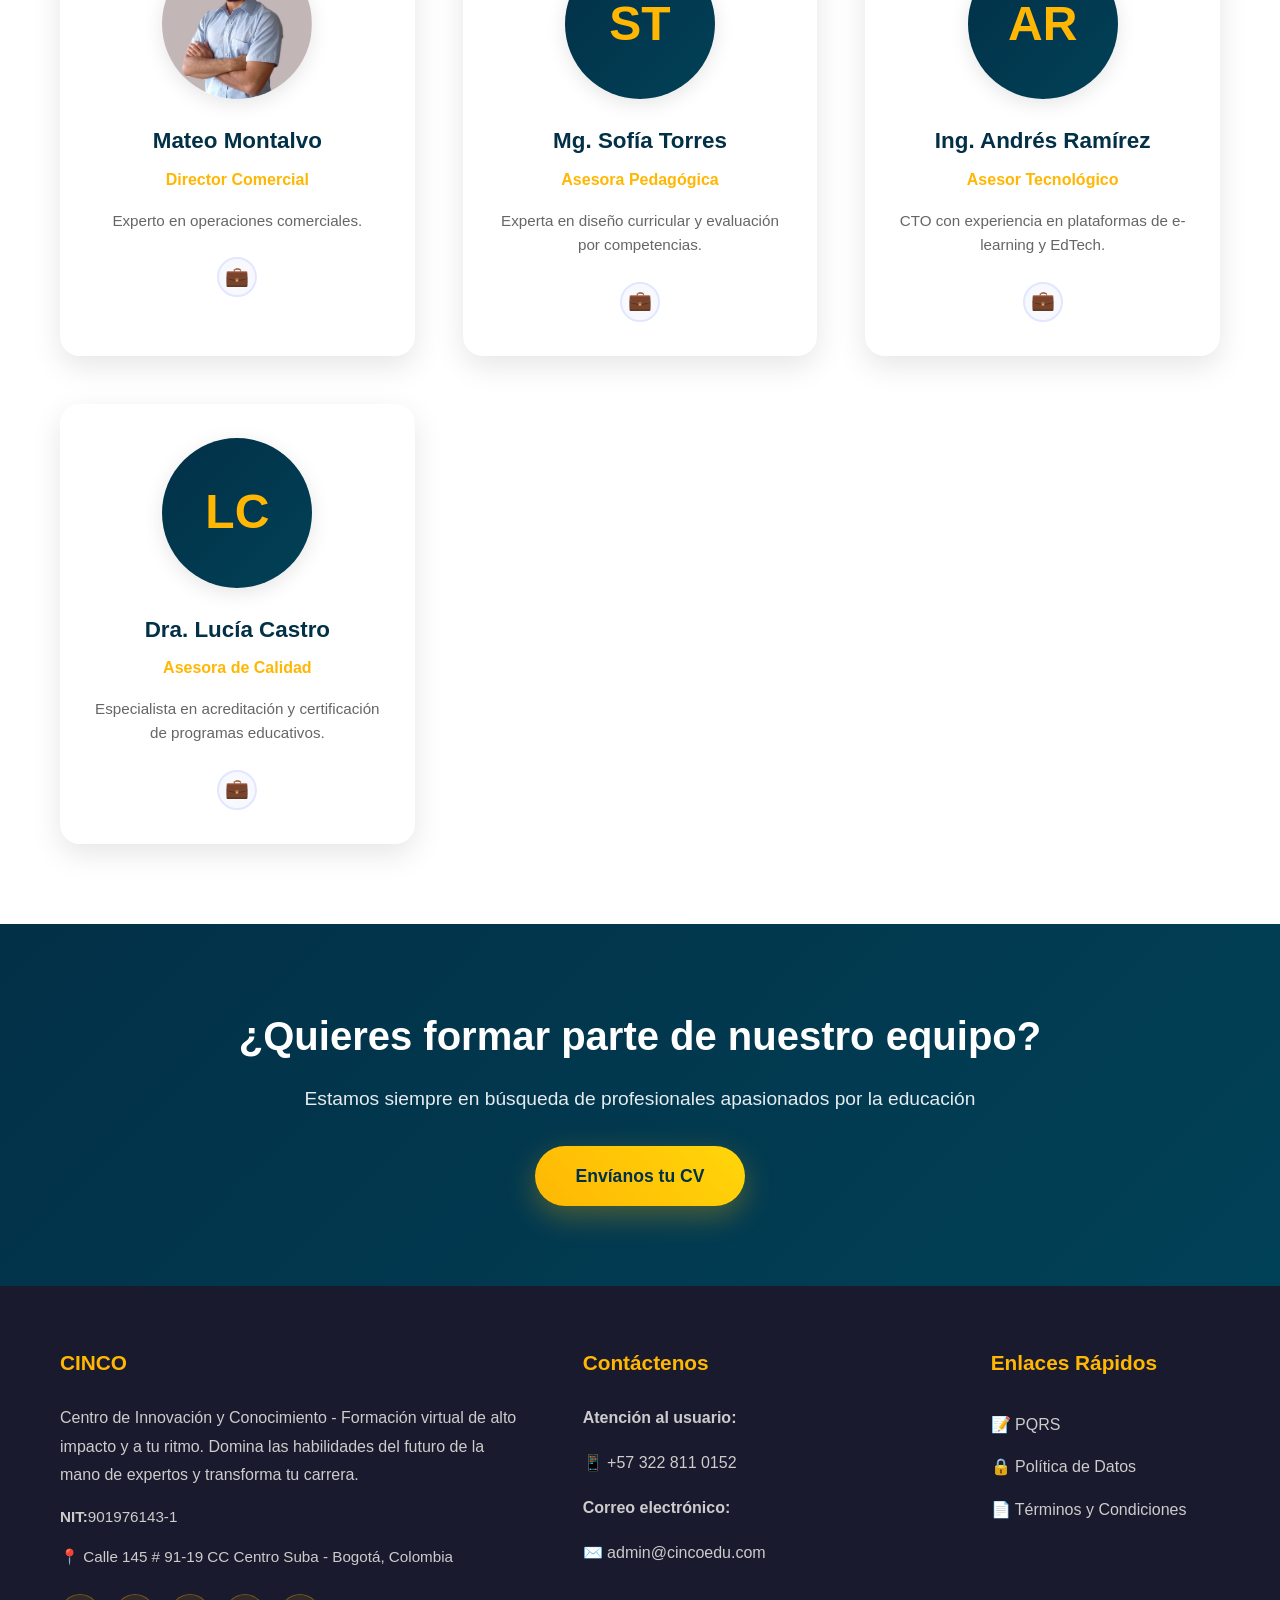
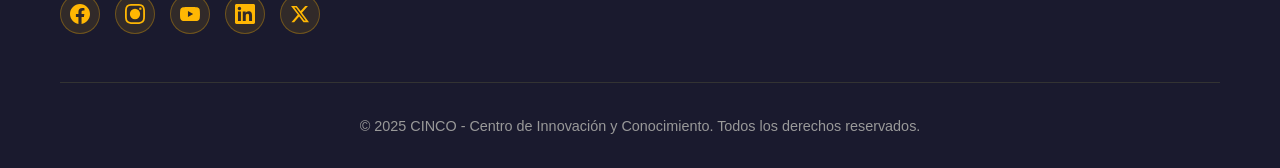
==== commit 0284157a: "update team mate Innovacion Tecnologica" ====
--- a/equipo.html
+++ b/equipo.html
@@ -3,12 +3,27 @@
 <head>
     <meta charset="UTF-8">
     <meta name="viewport" content="width=device-width, initial-scale=1.0">
+    <meta name="description" content="Conoce al equipo de CINCO: profesionales altamente especializados en tecnología, neuroeducación, psicología clínica, biotecnología y métodos agroecológicos. Transformamos la educación virtual con experiencia, innovación y enfoque humano.">
+     <!-- Google tag (gtag.js) -->
+     <script async src="https://www.googletagmanager.com/gtag/js?id=G-P2XN3C1YPH"></script>
+     <script>
+         window.dataLayer = window.dataLayer || [];
+         function gtag(){dataLayer.push(arguments);}
+         gtag('js', new Date());
+
+         gtag('config', 'G-P2XN3C1YPH');
+     </script>
+    <!-- End Google Tag Manager -->
     <title>Equipo - CINCO</title>
     <link rel="icon" type="image/png" href="recursos/symbol.png">
     <link rel="stylesheet" href="css/style.css">
     <link rel="stylesheet" href="css/equipo.css">
 </head>
 <body>
+    <!-- Google Tag Manager (noscript) -->
+    <noscript><iframe src="https://www.googletagmanager.com/ns.html?id=GTM-T7WJ6Z7D"
+    height="0" width="0" style="display:none;visibility:hidden"></iframe></noscript>
+    <!-- End Google Tag Manager (noscript) -->
     <!-- Header -->
     <header>
         <nav class="container">
@@ -57,11 +72,13 @@
 
                 <div class="team-member animate-on-scroll">
                     <div class="member-image">
-                        <div class="placeholder-avatar">JG</div>
-                    </div>
-                    <h3>Mg. Juan García</h3>
-                    <p class="member-role">Especialista en Tecnología Educativa</p>
-                    <p class="member-bio">Magister en EdTech. Desarrollador de plataformas educativas innovadoras.</p>
+                        <div class="placeholder-avatar">
+                            <img src="recursos/juanPablo1.jpeg" alt="Juan Pablo Sauceda">
+                        </div>
+                    </div>
+                    <h3>Mg. Juan Pablo Sauceda</h3>
+                    <p class="member-role">Magister en Educación</p>
+                    <p class="member-bio">Licenciado en Matemáticas e Informática, Magíster en Educación. Cuenta con diplomados en Docencia Universitaria y Administración Educativa. Su trayectoria se ha centrado en la innovación pedagógica, la gestión académica y el fortalecimiento de competencias docentes en distintos niveles educativos.</p>
                 </div>
 
                 <div class="team-member animate-on-scroll">
--- a/css/style.css
+++ b/css/style.css
@@ -759,17 +759,80 @@
     opacity: 1;
     transform: translateY(0);
 }
-
+.keyboard-navigation *:focus {
+    outline: 2px solid #ffb703 !important;
+    outline-offset: 2px;
+}
+
+@keyframes slideInRight {
+    from { transform: translateX(100%); opacity: 0; }
+    to { transform: translateX(0); opacity: 1; }
+}
+
+@keyframes slideOutRight {
+    from { transform: translateX(0); opacity: 1; }
+    to { transform: translateX(100%); opacity: 0; }
+}
+
+.mobile-menu-open {
+    animation: slideInRight 0.3s ease;
+}
+
+@media (max-width: 768px) {
+    .nav-links {
+        position: fixed;
+        top: 80px;
+        right: 20px;
+        background: #023047;
+        flex-direction: column;
+        padding: 1rem;
+        border-radius: 10px;
+        box-shadow: 0 10px 30px rgba(0,0,0,0.3);
+        min-width: 200px;
+    }
+}
 /* Responsive */
 @media (max-width: 768px) {
+   
     .nav-links {
         display: none;
     }
     
     .hero h1 {
-        font-size: 2.5rem;
+        font-size: 2rem;
+    }
+    .service-areas{
+        grid-template-columns: 1fr;
+        gap: 2rem;
+    }
+
+    .benefits{
+        grid-template-columns: 1fr;
+        gap: 2rem;
+    }
+
+    .services-preview h1{
+        font-size: 2rem;
     }
     
+    .value-prop h1{
+        font-size: 2rem;
+    }
+
+    .programs h1{
+        font-size: 2rem;
+    }
+
+    .program-tabs {
+        display: flex;
+        flex-direction: column;
+    }
+
+    .programs-container{
+        grid-template-columns: 1fr;
+        gap: 2rem;
+    }
+
     .about-content {
         grid-template-columns: 1fr;
     }
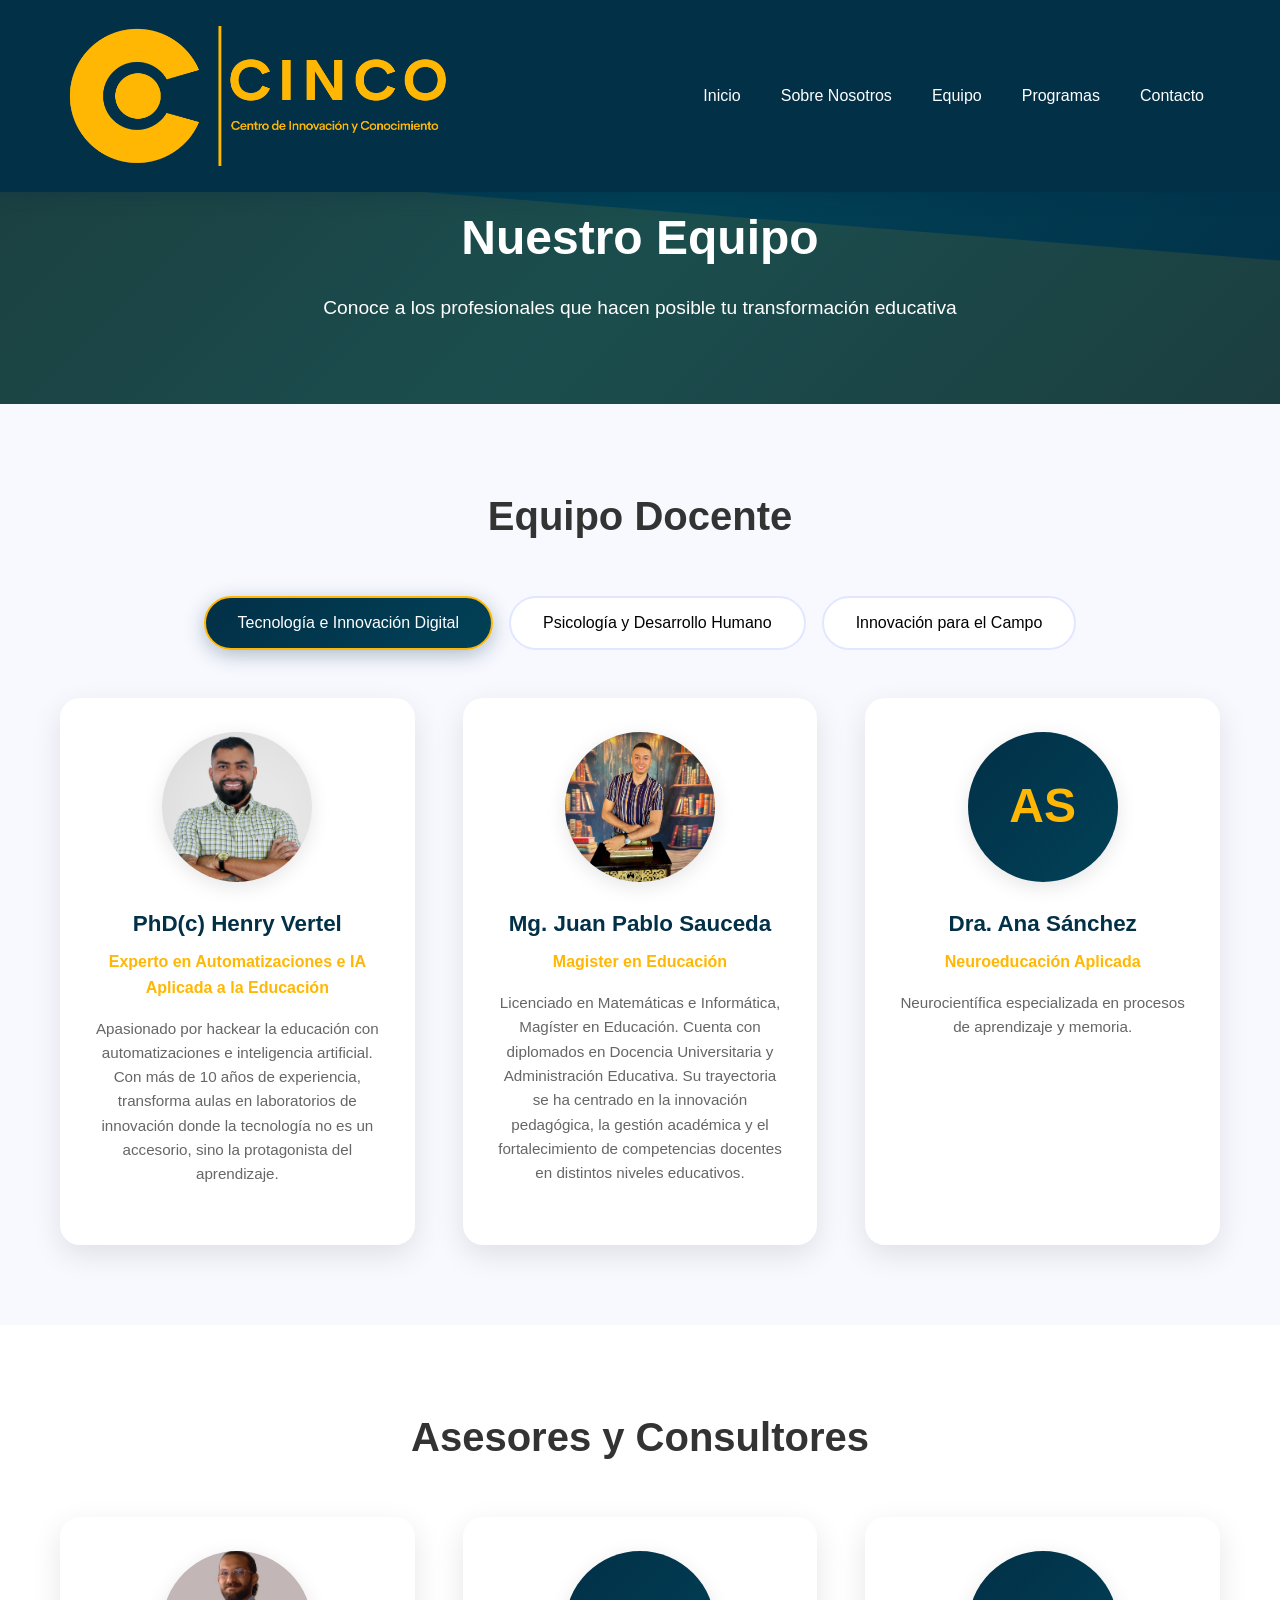
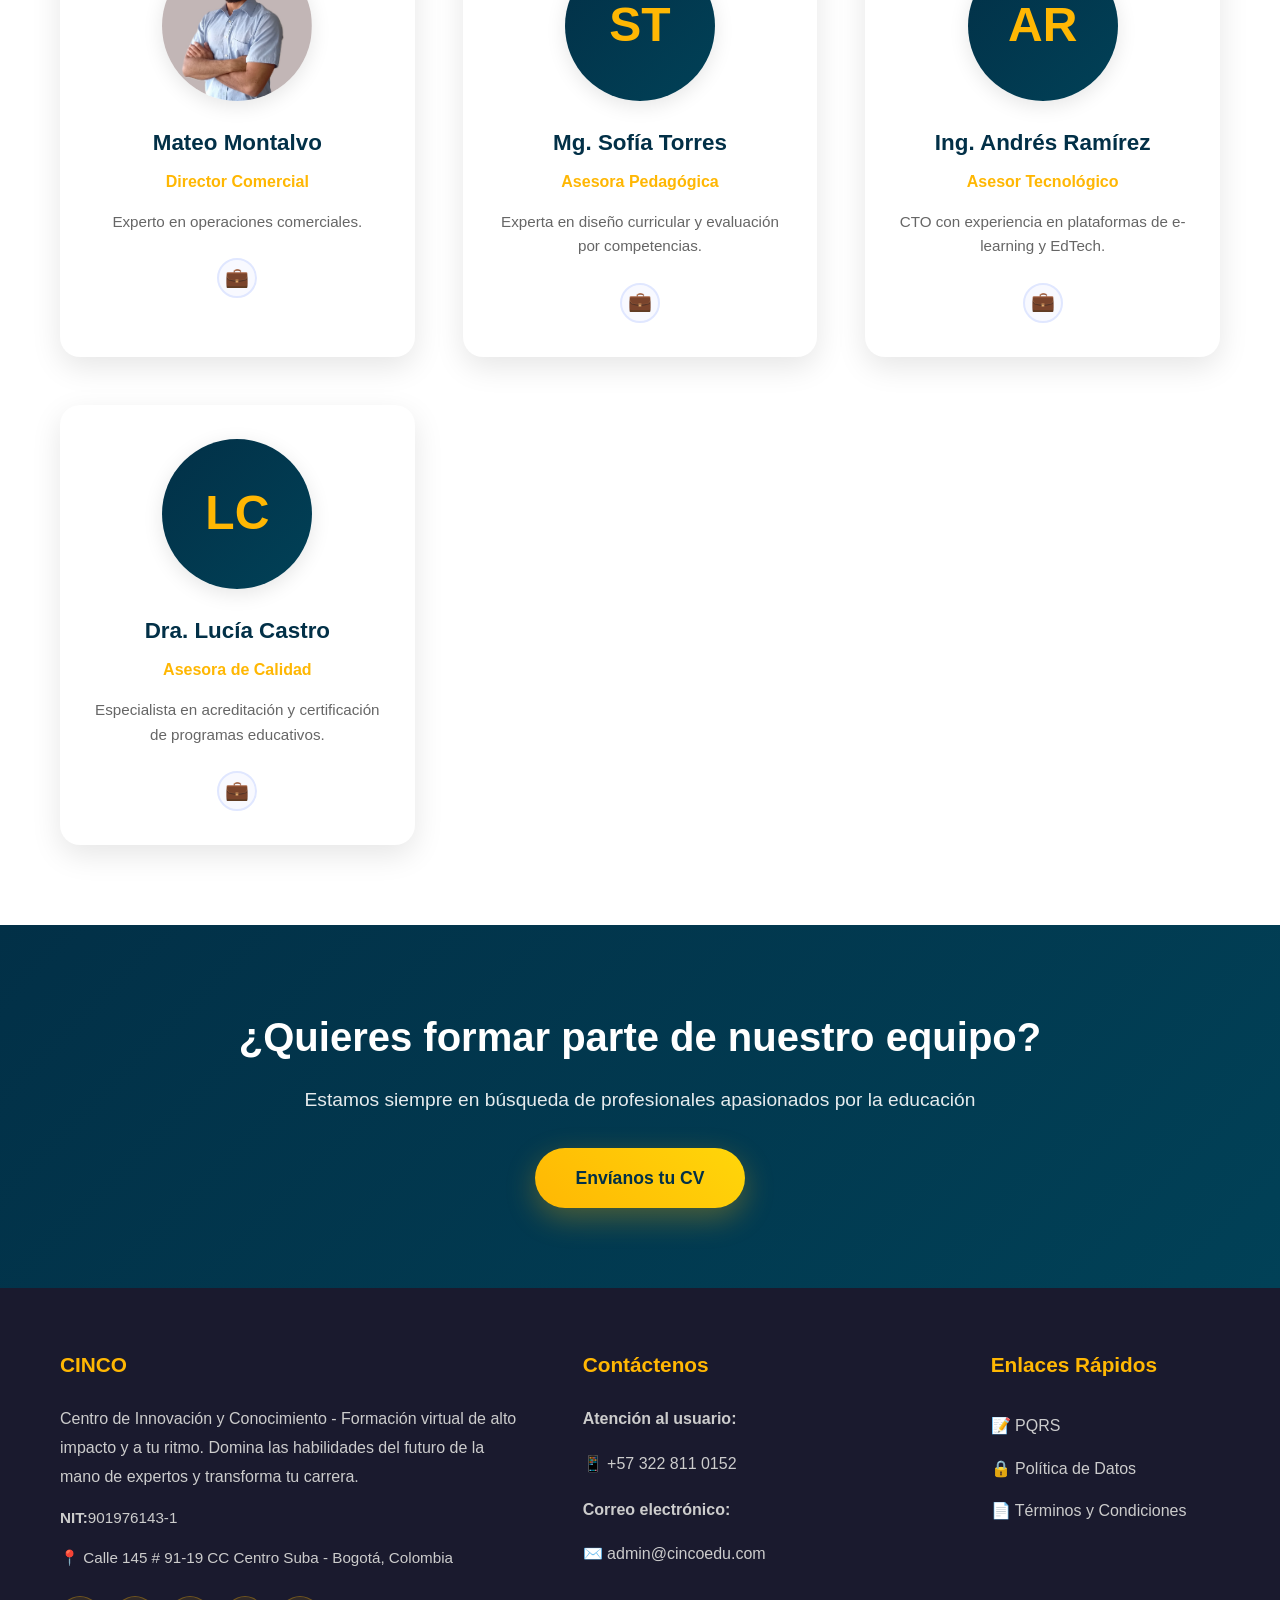
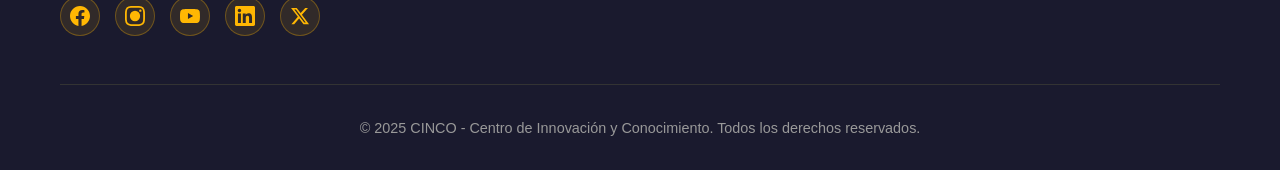
==== commit e3c91614: "uptade bio Henry" ====
--- a/equipo.html
+++ b/equipo.html
@@ -67,13 +67,13 @@
                     </div>
                     <h3>PhD(c) Henry Vertel</h3>
                     <p class="member-role">Experto en Automatizaciones e IA Aplicada a la Educación</p>
-                    <p class="member-bio">PhD(c) en Ciencias de la Educación. 10 años de experiencia en Educación.</p>
-                </div>
-
-                <div class="team-member animate-on-scroll">
-                    <div class="member-image">
-                        <div class="placeholder-avatar">
-                            <img src="recursos/juanPablo1.jpeg" alt="Juan Pablo Sauceda">
+                    <p class="member-bio">Apasionado por hackear la educación con automatizaciones e inteligencia artificial. Con más de 10 años de experiencia, transforma aulas en laboratorios de innovación donde la tecnología no es un accesorio, sino la protagonista del aprendizaje.</p>
+                </div>
+
+                <div class="team-member animate-on-scroll">
+                    <div class="member-image">
+                        <div class="placeholder-avatar">
+                            <img src="recursos/juanPablo2.jpeg" alt="Juan Pablo Sauceda">
                         </div>
                     </div>
                     <h3>Mg. Juan Pablo Sauceda</h3>
